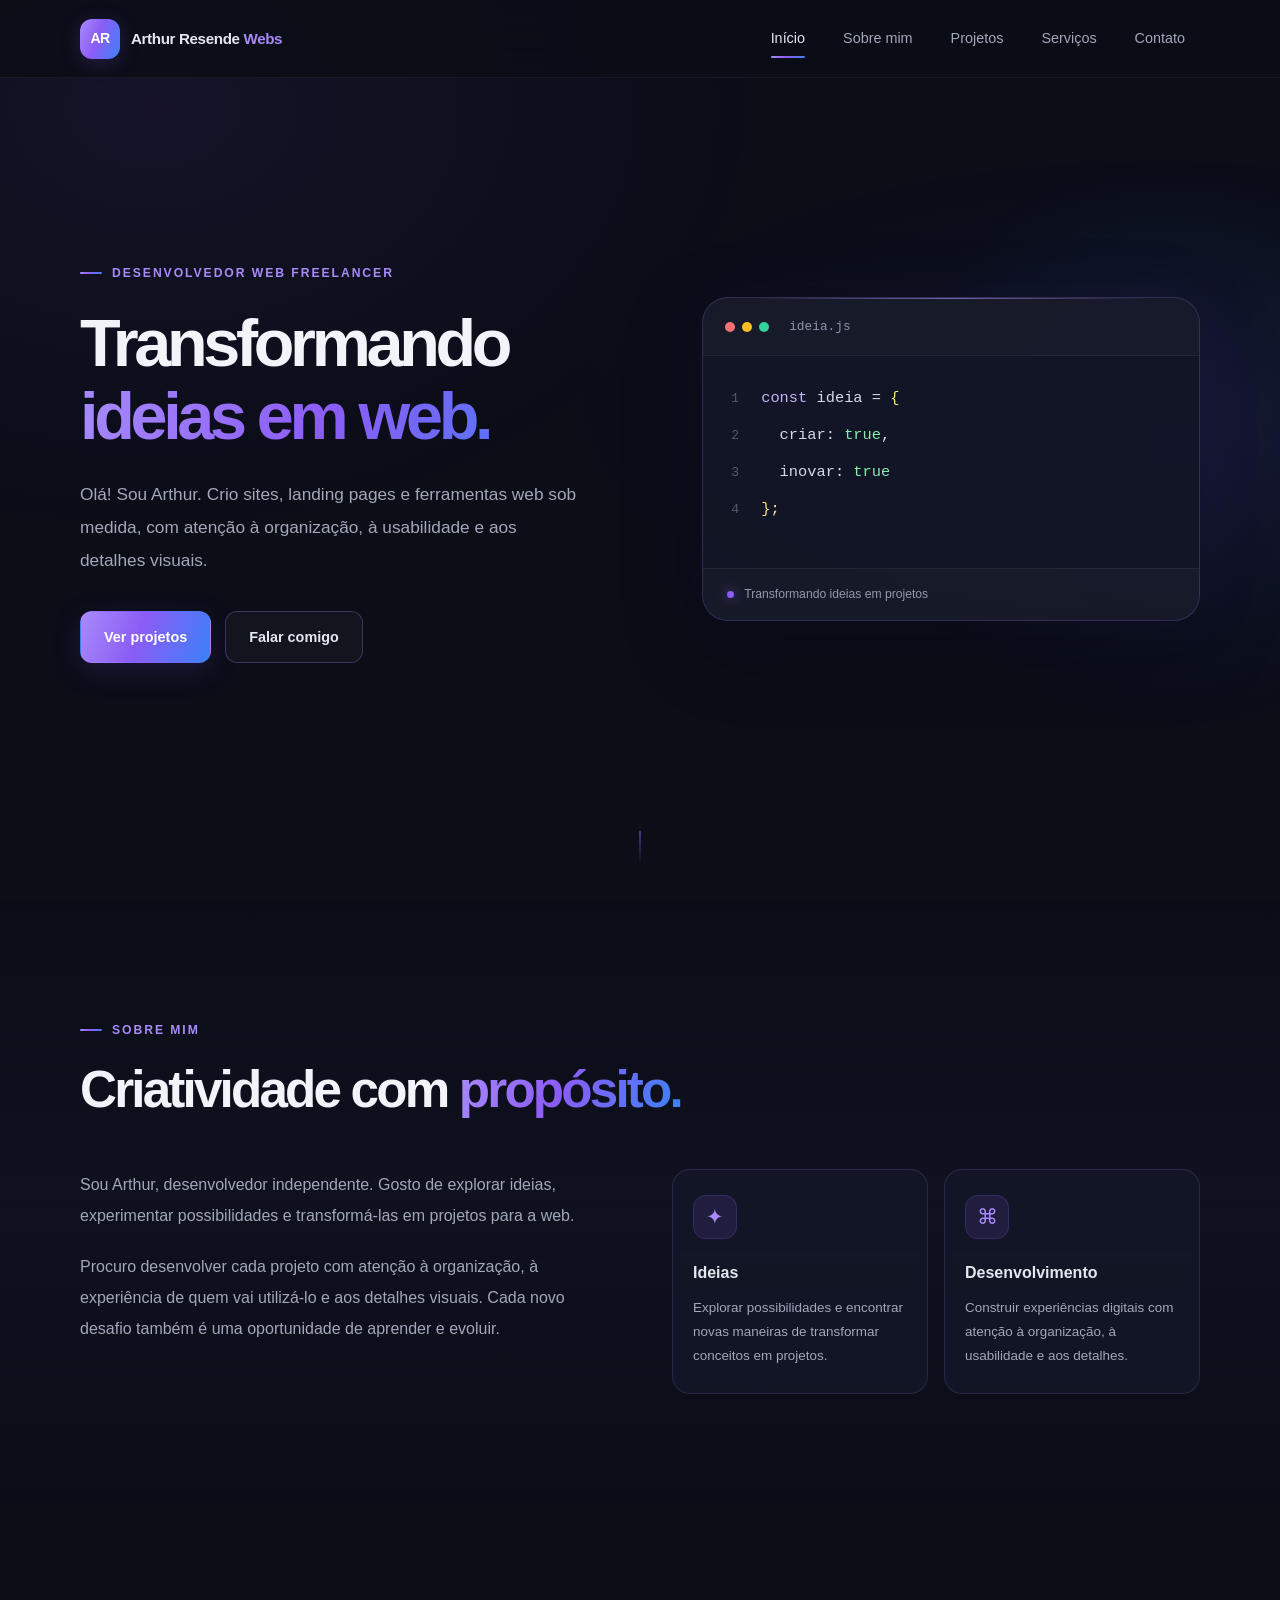
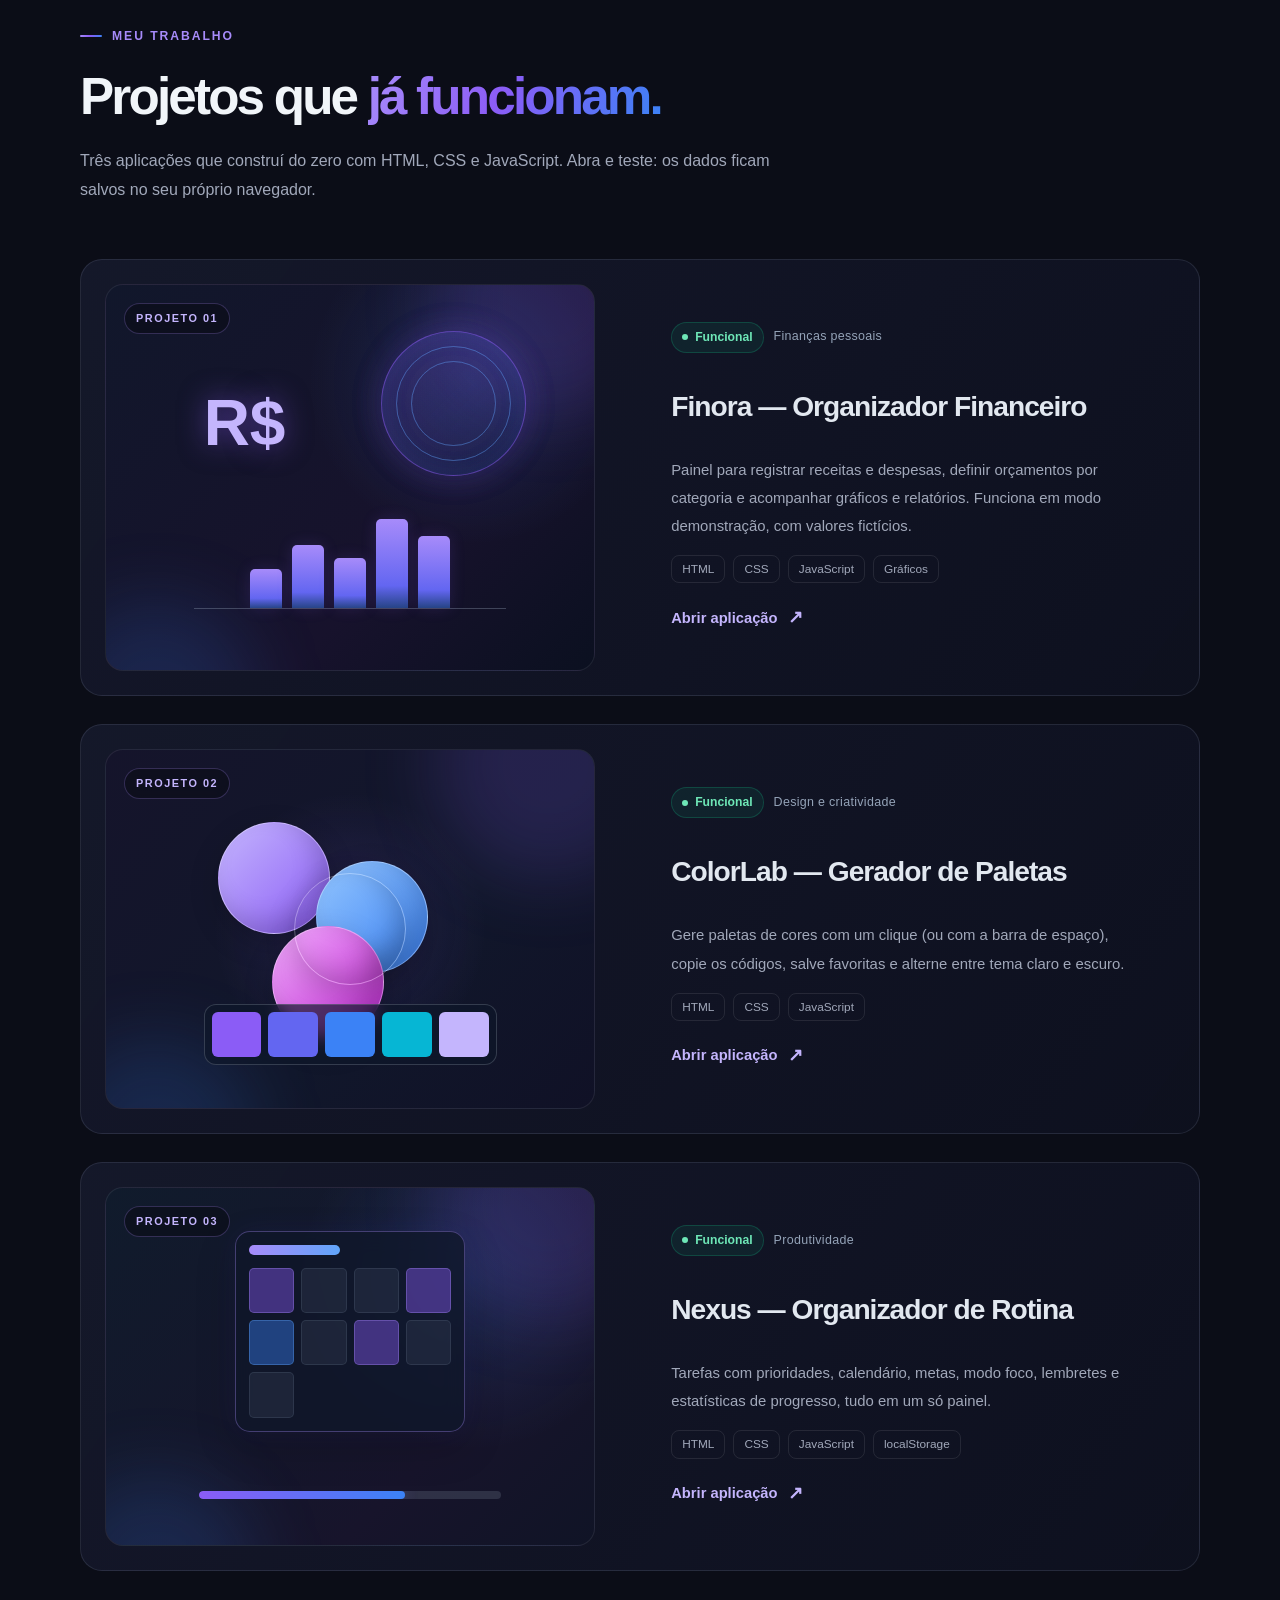
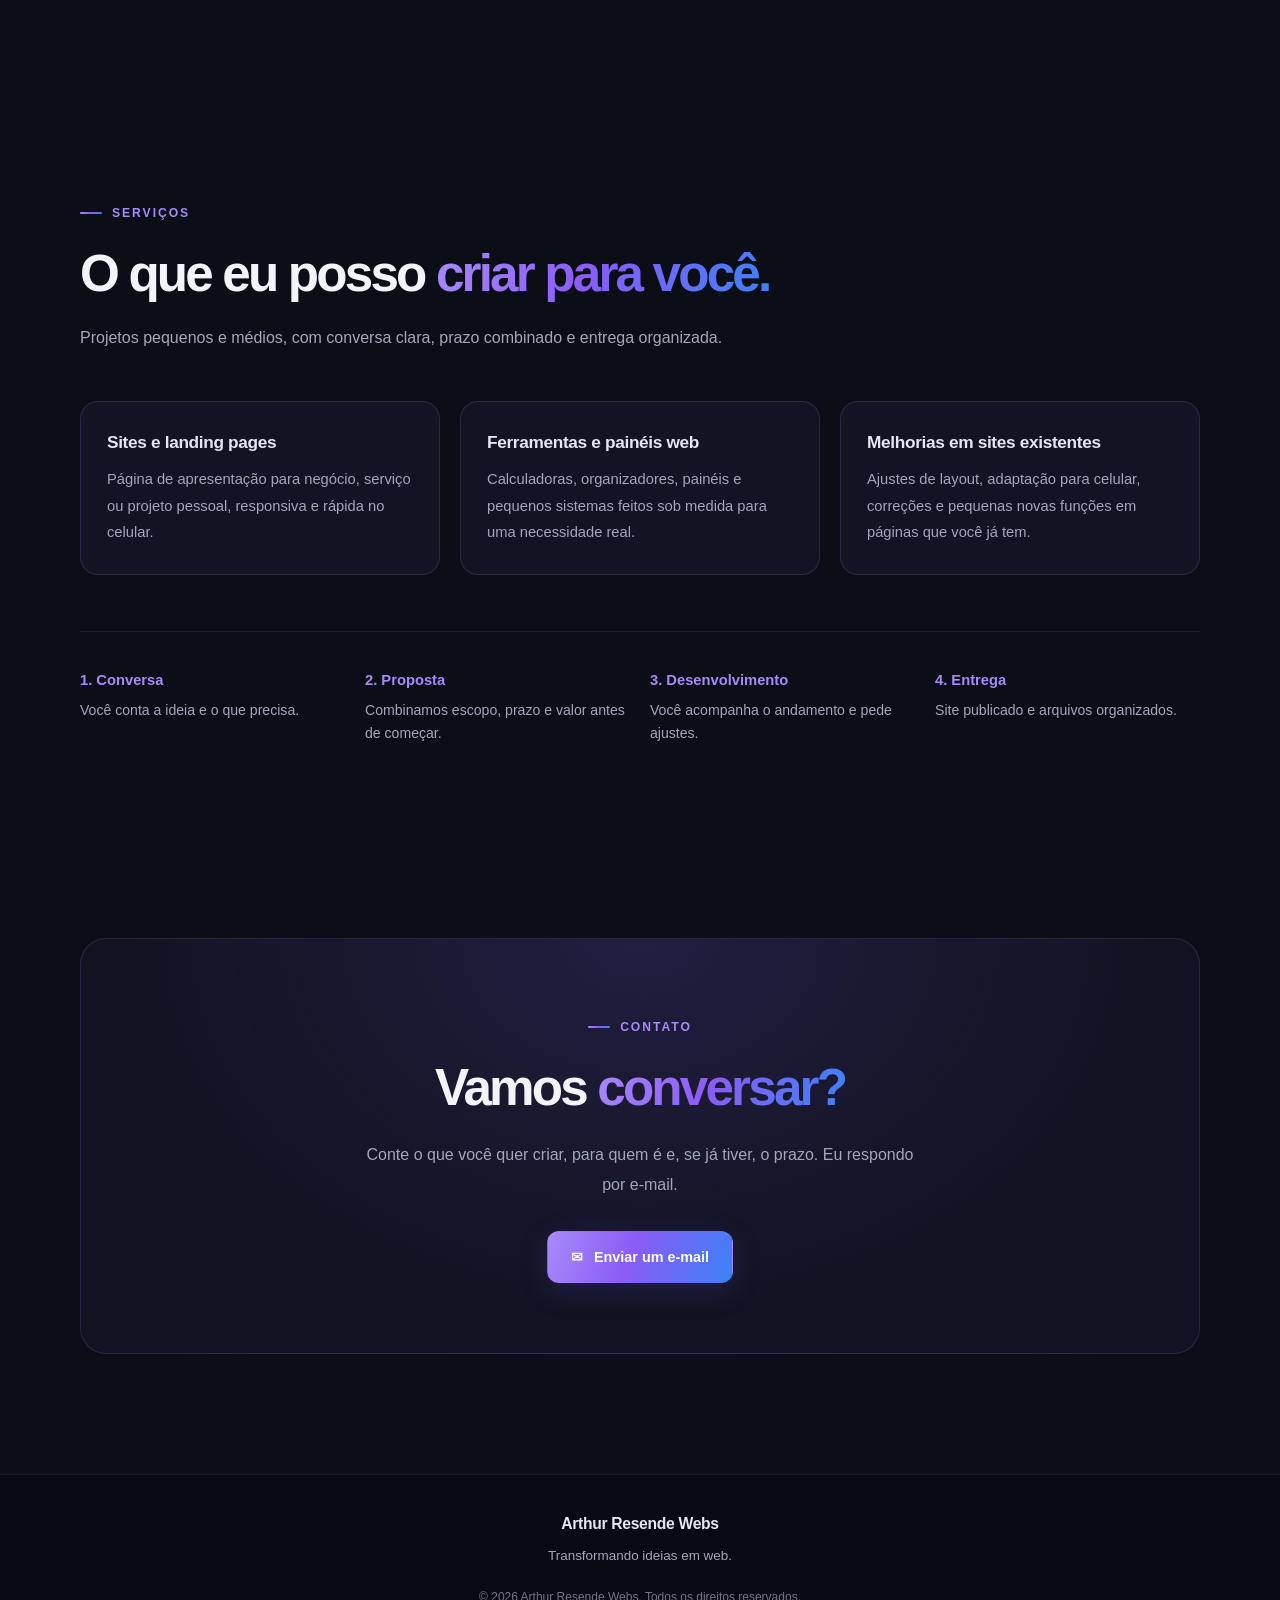
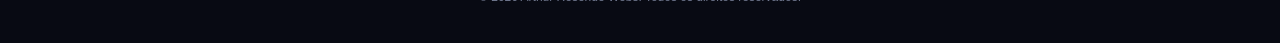
==== index.html @ 0349eb42 "Versão inicial" ====
<!DOCTYPE html>
<html lang="pt-BR">
<head>
    <meta charset="UTF-8">
    <meta name="viewport" content="width=device-width, initial-scale=1.0">

    <meta
        name="description"
        content="Arthur Resende Webs — desenvolvedor web freelancer. Crio sites, landing pages e ferramentas web sob medida."
    >

    <meta name="theme-color" content="#0B0D17">

    <title>Arthur Resende Webs | Sites e ferramentas web sob medida</title>

    <!-- Folhas de estilo -->
    <link rel="stylesheet" href="css/style.css">
    <link rel="stylesheet" href="css/components.css">
    <link rel="stylesheet" href="css/projects.css">
    
</head>

<body>

    <!-- Cabeçalho fixo e navegação principal -->
    <header class="site-header" id="topo">
        <div class="container header-container">

            <a class="brand" href="#inicio" aria-label="Arthur Resende Webs - Início">
                <span class="brand-symbol" aria-hidden="true">AR</span>
                <span class="brand-name">Arthur Resende <strong>Webs</strong></span>
            </a>

            <button
                class="menu-toggle"
                id="menu-toggle"
                type="button"
                aria-label="Abrir menu"
                aria-expanded="false"
                aria-controls="main-navigation"
            >
                <span></span>
                <span></span>
                <span></span>
            </button>

            <nav class="main-navigation" id="main-navigation" aria-label="Navegação principal">
                <a href="#inicio" class="nav-link active">Início</a>
                <a href="#sobre" class="nav-link">Sobre mim</a>
                <a href="#projetos" class="nav-link">Projetos</a>
                <a href="#servicos" class="nav-link">Serviços</a>
                <a href="#contato" class="nav-link">Contato</a>
            </nav>

        </div>
    </header>


    <main>

        <!-- Seção inicial -->
        <section class="hero section" id="inicio">
            <div class="container hero-container">

                <div class="hero-content">
                    <span class="eyebrow">
                        DESENVOLVEDOR WEB FREELANCER
                    </span>

                    <h1>
                        Transformando
                        <span class="gradient-text">ideias em web.</span>
                    </h1>

                    <p class="hero-description">
                        Olá! Sou Arthur. Crio sites, landing pages e
                        ferramentas web sob medida, com atenção à
                        organização, à usabilidade e aos detalhes visuais.
                    </p>

                    <div class="hero-actions">
                        <a class="button button-primary" href="#projetos">Ver projetos</a>
                        <a class="button button-secondary" href="#contato">Falar comigo</a>
                    </div>
                </div>

                <!-- Painel visual decorativo -->
                <div class="code-panel" aria-label="Painel ilustrativo de código">
                    <div class="code-panel-header">
                        <div class="window-controls" aria-hidden="true">
                            <span></span>
                            <span></span>
                            <span></span>
                        </div>

                        <span class="code-filename">ideia.js</span>
                    </div>

                    <div class="code-panel-content">
                        <div class="code-line">
                            <span class="line-number">1</span>
                            <code><span class="code-purple">const</span> ideia = <span class="code-yellow">{</span></code>
                        </div>

                        <div class="code-line">
                            <span class="line-number">2</span>
                            <code>&nbsp;&nbsp;criar: <span class="code-green">true</span>,</code>
                        </div>

                        <div class="code-line">
                            <span class="line-number">3</span>
                            <code>&nbsp;&nbsp;inovar: <span class="code-green">true</span></code>
                        </div>

                        <div class="code-line">
                            <span class="line-number">4</span>
                            <code><span class="code-yellow">};</span></code>
                        </div>

                    </div>

                    <div class="code-panel-footer">
                        <span class="status-dot"></span>
                        Transformando ideias em projetos
                    </div>
                </div>

            </div>

            <!-- Indicador de rolagem; não é um botão principal -->
            <a
                href="#sobre"
                class="scroll-indicator"
                aria-label="Rolar para a seção Sobre mim"
            >
                <span class="scroll-indicator-line"></span>
            </a>
        </section>


        <!-- Seção Sobre mim -->
        <section class="about section" id="sobre">
            <div class="container about-container">

                <div class="section-heading">
                    <span class="eyebrow">SOBRE MIM</span>
                    <h2>Criatividade com <span class="gradient-text">propósito.</span></h2>
                </div>

                <div class="about-content">
                    <div class="about-text">
                        <p>
                            Sou Arthur, desenvolvedor independente. Gosto
                            de explorar ideias, experimentar possibilidades
                            e transformá-las em projetos para a web.
                        </p>

                        <p>
                            Procuro desenvolver cada projeto com atenção à
                            organização, à experiência de quem vai utilizá-lo
                            e aos detalhes visuais. Cada novo desafio também
                            é uma oportunidade de aprender e evoluir.
                        </p>
                    </div>

                    <div class="about-features">

                        <article class="feature-card">
                            <div class="feature-icon" aria-hidden="true">
                                <span>✦</span>
                            </div>

                            <h3>Ideias</h3>

                            <p>
                                Explorar possibilidades e encontrar novas
                                maneiras de transformar conceitos em projetos.
                            </p>
                        </article>

                        <article class="feature-card">
                            <div class="feature-icon" aria-hidden="true">
                                <span>⌘</span>
                            </div>

                            <h3>Desenvolvimento</h3>

                            <p>
                                Construir experiências digitais com atenção
                                à organização, à usabilidade e aos detalhes.
                            </p>
                        </article>

                    </div>
                </div>

            </div>
        </section>


        <!-- Seção Projetos -->
        <section class="projects section" id="projetos">
            <div class="container">

                <div class="section-heading projects-heading">
                    <span class="eyebrow">MEU TRABALHO</span>

                    <h2>Projetos que <span class="gradient-text">já funcionam.</span></h2>

                    <p>
                        Três aplicações que construí do zero com HTML, CSS e
                        JavaScript. Abra e teste: os dados ficam salvos no seu
                        próprio navegador.
                    </p>
                </div>

                <div class="projects-list">

                    <article class="project-card">
                        <a class="project-cover finance-cover" href="pages/projetos/financeira/index.html" aria-label="Abrir o Finora, organizador financeiro">
                            <div class="cover-decoration finance-decoration" aria-hidden="true">
                                <span class="finance-orb orb-one"></span>
                                <span class="finance-orb orb-two"></span>
                                <div class="finance-chart"><span></span><span></span><span></span><span></span><span></span></div>
                                <div class="finance-symbol">R$</div>
                            </div>
                            <span class="cover-number">PROJETO 01</span>
                        </a>

                        <div class="project-info">
                            <div class="project-meta">
                                <span class="project-status status-complete">Funcional</span>
                                <span class="project-category">Finanças pessoais</span>
                            </div>

                            <h3><a href="pages/projetos/financeira/index.html">Finora — Organizador Financeiro</a></h3>

                            <p>Painel para registrar receitas e despesas, definir orçamentos por categoria e acompanhar gráficos e relatórios. Funciona em modo demonstração, com valores fictícios.</p>

                            <ul class="project-tags" aria-label="Tecnologias">
                                <li>HTML</li>
                                <li>CSS</li>
                                <li>JavaScript</li>
                                <li>Gráficos</li>
                            </ul>

                            <a class="project-link" href="pages/projetos/financeira/index.html">Abrir aplicação</a>
                        </div>
                    </article>


                    <article class="project-card">
                        <a class="project-cover colorlab-cover" href="pages/projetos/colorlab/index.html" aria-label="Abrir o ColorLab, gerador de paletas">
                            <div class="cover-decoration colorlab-decoration" aria-hidden="true">
                                <span class="color-circle color-circle-one"></span>
                                <span class="color-circle color-circle-two"></span>
                                <span class="color-circle color-circle-three"></span>
                                <span class="color-circle color-circle-four"></span>
                                <div class="color-palette"><span></span><span></span><span></span><span></span><span></span></div>
                            </div>
                            <span class="cover-number">PROJETO 02</span>
                        </a>

                        <div class="project-info">
                            <div class="project-meta">
                                <span class="project-status status-complete">Funcional</span>
                                <span class="project-category">Design e criatividade</span>
                            </div>

                            <h3><a href="pages/projetos/colorlab/index.html">ColorLab — Gerador de Paletas</a></h3>

                            <p>Gere paletas de cores com um clique (ou com a barra de espaço), copie os códigos, salve favoritas e alterne entre tema claro e escuro.</p>

                            <ul class="project-tags" aria-label="Tecnologias">
                                <li>HTML</li>
                                <li>CSS</li>
                                <li>JavaScript</li>
                            </ul>

                            <a class="project-link" href="pages/projetos/colorlab/index.html">Abrir aplicação</a>
                        </div>
                    </article>


                    <article class="project-card">
                        <a class="project-cover routine-cover" href="pages/projetos/rotina/index.html" aria-label="Abrir o Nexus, organizador de rotina">
                            <div class="cover-decoration routine-decoration" aria-hidden="true">
                                <div class="routine-calendar">
                                    <div class="calendar-header"></div>
                                    <div class="calendar-grid"><span></span><span></span><span></span><span></span><span></span><span></span><span></span><span></span><span></span></div>
                                </div>
                                <div class="routine-progress"><span></span><span></span><span></span></div>
                            </div>
                            <span class="cover-number">PROJETO 03</span>
                        </a>

                        <div class="project-info">
                            <div class="project-meta">
                                <span class="project-status status-complete">Funcional</span>
                                <span class="project-category">Produtividade</span>
                            </div>

                            <h3><a href="pages/projetos/rotina/index.html">Nexus — Organizador de Rotina</a></h3>

                            <p>Tarefas com prioridades, calendário, metas, modo foco, lembretes e estatísticas de progresso, tudo em um só painel.</p>

                            <ul class="project-tags" aria-label="Tecnologias">
                                <li>HTML</li>
                                <li>CSS</li>
                                <li>JavaScript</li>
                                <li>localStorage</li>
                            </ul>

                            <a class="project-link" href="pages/projetos/rotina/index.html">Abrir aplicação</a>
                        </div>
                    </article>

                </div>
            </div>
        </section>


        <!-- Seção Serviços -->
        <section class="services section" id="servicos">
            <div class="container">

                <div class="section-heading">
                    <span class="eyebrow">SERVIÇOS</span>
                    <h2>O que eu posso <span class="gradient-text">criar para você.</span></h2>
                    <p>
                        Projetos pequenos e médios, com conversa clara,
                        prazo combinado e entrega organizada.
                    </p>
                </div>

                <div class="services-grid">
                    <article class="service-card">
                        <h3>Sites e landing pages</h3>
                        <p>Página de apresentação para negócio, serviço ou projeto pessoal, responsiva e rápida no celular.</p>
                    </article>

                    <article class="service-card">
                        <h3>Ferramentas e painéis web</h3>
                        <p>Calculadoras, organizadores, painéis e pequenos sistemas feitos sob medida para uma necessidade real.</p>
                    </article>

                    <article class="service-card">
                        <h3>Melhorias em sites existentes</h3>
                        <p>Ajustes de layout, adaptação para celular, correções e pequenas novas funções em páginas que você já tem.</p>
                    </article>
                </div>

                <ol class="process-steps" aria-label="Como funciona o trabalho">
                    <li><strong>1. Conversa</strong><span>Você conta a ideia e o que precisa.</span></li>
                    <li><strong>2. Proposta</strong><span>Combinamos escopo, prazo e valor antes de começar.</span></li>
                    <li><strong>3. Desenvolvimento</strong><span>Você acompanha o andamento e pede ajustes.</span></li>
                    <li><strong>4. Entrega</strong><span>Site publicado e arquivos organizados.</span></li>
                </ol>

            </div>
        </section>


        <!-- Seção Contato -->
        <section class="contact section" id="contato">
            <div class="container">

                <div class="contact-panel">
                    <span class="eyebrow">CONTATO</span>

                    <h2>Vamos <span class="gradient-text">conversar?</span></h2>

                    <p>
                        Conte o que você quer criar, para quem é e, se já
                        tiver, o prazo. Eu respondo por e-mail.
                    </p>

                    <!--
                        Para adicionar GitHub ou WhatsApp, copie o botão
                        abaixo e troque o link e o texto.
                        Use sempre um e-mail profissional (não pessoal).
                    -->
                    <a
                        class="button button-primary"
                        href="mailto:arthur.resende.webs@gmail.com?subject=Or%C3%A7amento%20de%20projeto%20web"
                    >
                        <span aria-hidden="true">✉</span>
                        Enviar um e-mail
                    </a>
                </div>

            </div>
        </section>

    </main>


    <!-- Rodapé minimalista -->
    <footer class="site-footer">
        <div class="container footer-container">

            <a class="footer-brand" href="#inicio">
                Arthur Resende Webs
            </a>

            <p class="footer-tagline">
                Transformando ideias em web.
            </p>

            <p class="footer-copyright">
                &copy; <span data-current-year>2026</span>
                Arthur Resende Webs. Todos os direitos reservados.
            </p>

        </div>
    </footer>


    <!-- JavaScript da navegação e da interface -->
    <script src="js/main.js" defer></script>
    <script src="js/navigation.js" defer></script>

</body>
</html>
---- css/style.css ----
/* =========================================================
   ARTHUR RESENDE WEBS
   Arquivo: css/style.css
   Estilo global, estrutura e responsividade.
   ========================================================= */

/* 1. Variáveis globais */

:root {
    color-scheme: dark;

    --color-background: #0B0D17;
    --color-background-soft: #101321;
    --color-surface: #15192A;
    --color-surface-hover: #1B2034;

    --color-primary: #8B5CF6;
    --color-primary-light: #A78BFA;
    --color-secondary: #3B82F6;
    --color-cyan: #67E8F9;

    --color-text: #E2E8F0;
    --color-text-muted: #A1A8BA;
    --color-border: rgba(167, 139, 250, 0.16);

    --gradient-primary: linear-gradient(
        110deg,
        #A78BFA 0%,
        #8B5CF6 45%,
        #3B82F6 100%
    );

    --container-width: 1120px;
    --header-height: 78px;

    --radius-small: 10px;
    --radius-medium: 18px;
    --radius-large: 26px;

    --transition-fast: 180ms ease;
    --transition-normal: 280ms ease;
}


/* 2. Reset e configurações básicas */

* {
    box-sizing: border-box;
    margin: 0;
    padding: 0;
}

html {
    scroll-behavior: smooth;
    scroll-padding-top: calc(var(--header-height) + 24px);
}

body {
    min-width: 320px;
    background: var(--color-background);
    color: var(--color-text);

    font-family:
        Inter,
        "Segoe UI",
        Roboto,
        Helvetica,
        Arial,
        sans-serif;

    font-size: 16px;
    line-height: 1.7;
    -webkit-font-smoothing: antialiased;
    overflow-x: hidden;
}

body::before {
    content: "";
    position: fixed;
    inset: 0;
    z-index: -1;
    pointer-events: none;

    background:
        radial-gradient(
            ellipse at 12% 12%,
            rgba(139, 92, 246, 0.08),
            transparent 38%
        ),
        radial-gradient(
            ellipse at 90% 45%,
            rgba(59, 130, 246, 0.06),
            transparent 36%
        );
}

img,
svg {
    display: block;
    max-width: 100%;
}

a {
    color: inherit;
    text-decoration: none;
}

button,
input,
textarea,
select {
    font: inherit;
}

button,
a {
    -webkit-tap-highlight-color: transparent;
}

button:focus-visible,
a:focus-visible {
    outline: 2px solid var(--color-primary-light);
    outline-offset: 5px;
}

::selection {
    color: #FFFFFF;
    background: rgba(139, 92, 246, 0.65);
}


/* 3. Estrutura reutilizável */

.container {
    width: min(
        var(--container-width),
        calc(100% - 64px)
    );

    margin-inline: auto;
}

.section {
    position: relative;
    padding-block: 112px;
}

.gradient-text {
    color: var(--color-primary-light);

    background: var(--gradient-primary);
    background-clip: text;
    -webkit-background-clip: text;
    -webkit-text-fill-color: transparent;
}

.eyebrow {
    display: inline-flex;
    align-items: center;
    gap: 10px;

    color: var(--color-primary-light);

    font-size: 0.76rem;
    font-weight: 700;
    letter-spacing: 0.16em;
    line-height: 1.5;
}

.eyebrow::before {
    content: "";
    width: 22px;
    height: 2px;

    background: var(--gradient-primary);
    border-radius: 10px;
}


/* 4. Cabeçalho fixo */

.site-header {
    position: fixed;
    inset: 0 0 auto 0;
    z-index: 1000;

    height: var(--header-height);

    background: rgba(11, 13, 23, 0.86);
    border-bottom: 1px solid rgba(255, 255, 255, 0.055);

    backdrop-filter: blur(18px);
    -webkit-backdrop-filter: blur(18px);
}

.header-container {
    height: 100%;

    display: flex;
    align-items: center;
    justify-content: space-between;
    gap: 24px;
}

.brand {
    display: inline-flex;
    align-items: center;
    gap: 11px;

    min-width: 0;
}

.brand-symbol {
    display: grid;
    place-items: center;

    width: 40px;
    height: 40px;
    flex-shrink: 0;

    color: #FFFFFF;
    background: var(--gradient-primary);

    border-radius: 12px;

    font-size: 0.88rem;
    font-weight: 800;
    letter-spacing: -0.04em;

    box-shadow: 0 4px 20px rgba(139, 92, 246, 0.22);
}

.brand-name {
    color: var(--color-text);

    font-size: 0.95rem;
    font-weight: 600;
    letter-spacing: -0.025em;
}

.brand-name strong {
    color: var(--color-primary-light);
    font-weight: 700;
}


/* 5. Navegação principal */

.main-navigation {
    display: flex;
    align-items: center;
    gap: 8px;
}

.nav-link {
    position: relative;

    padding: 10px 15px;

    color: var(--color-text-muted);

    font-size: 0.9rem;
    font-weight: 500;

    transition:
        color var(--transition-fast),
        background var(--transition-fast);
}

.nav-link:hover,
.nav-link.active {
    color: var(--color-text);
}

.nav-link.active::after {
    content: "";

    position: absolute;
    left: 15px;
    right: 15px;
    bottom: 3px;

    height: 2px;

    background: var(--gradient-primary);
    border-radius: 10px;
}

.menu-toggle {
    display: none;
}


/* 6. Destaque inicial */

.hero {
    min-height: 100svh;
    min-height: max(720px, 100svh);

    display: flex;
    align-items: center;

    padding-top: calc(var(--header-height) + 90px);
    padding-bottom: 150px;

    overflow: hidden;
}

.hero::before {
    content: "";

    position: absolute;
    top: 17%;
    right: -180px;

    width: 580px;
    height: 580px;

    background: radial-gradient(
        circle,
        rgba(91, 64, 180, 0.15),
        rgba(59, 130, 246, 0.04) 48%,
        transparent 70%
    );

    pointer-events: none;
}

.hero-container {
    position: relative;
    z-index: 1;

    display: grid;
    grid-template-columns: minmax(0, 1.05fr) minmax(0, 0.95fr);
    align-items: center;
    gap: 72px;
}

.hero-content {
    max-width: 590px;
}

.hero-content h1 {
    margin-top: 25px;

    color: #F1F5F9;

    font-size: clamp(3rem, 5.2vw, 4.65rem);
    font-weight: 800;
    letter-spacing: -0.065em;
    line-height: 1.09;
}

.hero-content h1 .gradient-text {
    display: block;
}

.hero-description {
    max-width: 500px;
    margin-top: 26px;

    color: var(--color-text-muted);

    font-size: 1.08rem;
    line-height: 1.9;
}


/* 7. Painel visual de código */

.code-panel {
    position: relative;

    width: 100%;
    max-width: 470px;
    justify-self: end;

    overflow: hidden;

    background: rgba(19, 22, 39, 0.92);
    border: 1px solid rgba(167, 139, 250, 0.22);
    border-radius: var(--radius-large);

    box-shadow:
        0 24px 80px rgba(0, 0, 0, 0.25),
        0 0 70px rgba(91, 64, 180, 0.09);
}

.code-panel::before {
    content: "";

    position: absolute;
    top: 0;
    left: 10%;
    right: 10%;

    height: 1px;

    background: linear-gradient(
        90deg,
        transparent,
        rgba(167, 139, 250, 0.65),
        transparent
    );
}

.code-panel-header {
    min-height: 58px;
    padding: 0 22px;

    display: flex;
    align-items: center;
    gap: 20px;

    background: rgba(255, 255, 255, 0.018);
    border-bottom: 1px solid rgba(255, 255, 255, 0.06);
}

.window-controls {
    display: flex;
    gap: 7px;
}

.window-controls span {
    width: 10px;
    height: 10px;

    border-radius: 50%;
    background: #45485B;
}

.window-controls span:nth-child(1) {
    background: #F87171;
}

.window-controls span:nth-child(2) {
    background: #FBBF24;
}

.window-controls span:nth-child(3) {
    background: #34D399;
}

.code-filename {
    color: #8E95AB;

    font-family: Consolas, "Courier New", monospace;
    font-size: 0.8rem;
}

.code-panel-content {
    padding: 30px 24px 34px;
}

.code-line {
    display: flex;
    align-items: baseline;
    gap: 22px;

    min-height: 37px;
}

.line-number {
    width: 12px;
    flex-shrink: 0;

    color: #535A70;

    font-family: Consolas, "Courier New", monospace;
    font-size: 0.82rem;
    text-align: right;
}

.code-line code {
    color: #D6D9E8;

    font-family: Consolas, "Courier New", monospace;
    font-size: clamp(0.8rem, 1.4vw, 0.96rem);
    white-space: pre;
}

.code-purple {
    color: #C4B5FD;
}

.code-yellow {
    color: #FDE68A;
}

.code-green {
    color: #86EFAC;
}

.code-panel-footer {
    display: flex;
    align-items: center;
    gap: 10px;

    padding: 15px 24px;

    color: #9299AE;
    background: rgba(255, 255, 255, 0.018);
    border-top: 1px solid rgba(255, 255, 255, 0.06);

    font-size: 0.76rem;
}

.status-dot {
    width: 7px;
    height: 7px;
    flex-shrink: 0;

    background: #8B5CF6;
    border-radius: 50%;
    box-shadow: 0 0 12px rgba(139, 92, 246, 0.75);
}


/* 8. Indicador de rolagem */

.scroll-indicator {
    position: absolute;
    left: 50%;
    bottom: 35px;

    display: flex;
    flex-direction: column;
    align-items: center;
    gap: 12px;

    transform: translateX(-50%);

    color: #727A91;

    font-size: 0.62rem;
    font-weight: 600;
    letter-spacing: 0.16em;

    transition: color var(--transition-normal);
}

.scroll-indicator:hover {
    color: var(--color-primary-light);
}

.scroll-indicator-line {
    width: 1px;
    height: 34px;

    background: linear-gradient(
        to bottom,
        var(--color-primary),
        transparent
    );
}


/* 9. Títulos das seções */

.section-heading {
    max-width: 720px;
}

.section-heading h2,
.contact-panel h2 {
    margin-top: 20px;

    color: #F1F5F9;

    font-size: clamp(2.1rem, 4vw, 3.25rem);
    font-weight: 750;
    letter-spacing: -0.055em;
    line-height: 1.2;
}

.section-heading > p {
    margin-top: 20px;

    color: var(--color-text-muted);
    font-size: 1rem;
    line-height: 1.8;
}


/* 10. Seção Sobre mim */

.about {
    background:
        linear-gradient(
            180deg,
            transparent,
            rgba(20, 22, 40, 0.48),
            transparent
        );
}

.about-container {
    display: flex;
    flex-direction: column;
    gap: 48px;
}

.about-content {
    display: grid;
    grid-template-columns: minmax(0, 1fr) minmax(0, 1fr);
    gap: 64px;
    align-items: start;
}

.about-text {
    display: flex;
    flex-direction: column;
    gap: 20px;
}

.about-text p {
    color: var(--color-text-muted);
    font-size: 1rem;
    line-height: 1.95;
}

.about-features {
    display: grid;
    grid-template-columns: repeat(2, minmax(0, 1fr));
    gap: 16px;
}

.feature-card {
    padding: 25px 20px;

    background: rgba(21, 25, 42, 0.75);
    border: 1px solid var(--color-border);
    border-radius: var(--radius-medium);

    transition:
        transform var(--transition-normal),
        border-color var(--transition-normal),
        background var(--transition-normal);
}

.feature-card:hover {
    transform: translateY(-4px);

    background: var(--color-surface-hover);
    border-color: rgba(167, 139, 250, 0.38);
}

.feature-icon {
    display: grid;
    place-items: center;

    width: 44px;
    height: 44px;
    margin-bottom: 20px;

    color: var(--color-primary-light);
    background: rgba(139, 92, 246, 0.12);
    border: 1px solid rgba(139, 92, 246, 0.2);
    border-radius: 13px;

    font-size: 1.3rem;
}

.feature-card h3 {
    color: var(--color-text);

    font-size: 1rem;
    font-weight: 650;
}

.feature-card p {
    margin-top: 10px;

    color: var(--color-text-muted);

    font-size: 0.84rem;
    line-height: 1.8;
}


/* 11. Seção Projetos */

.projects-heading {
    margin-bottom: 54px;
}

.projects-list {
    display: flex;
    flex-direction: column;
    gap: 30px;
}

.project-card {
    display: grid;
    grid-template-columns: minmax(0, 0.95fr) minmax(0, 1.05fr);
    align-items: stretch;
    gap: 38px;

    padding: 24px;

    background: rgba(21, 25, 42, 0.65);
    border: 1px solid var(--color-border);
    border-radius: var(--radius-large);

    transition:
        border-color var(--transition-normal),
        background var(--transition-normal),
        transform var(--transition-normal);
}

.project-card:hover {
    background: rgba(25, 29, 49, 0.9);
    border-color: rgba(167, 139, 250, 0.36);
    transform: translateY(-3px);
}

.project-cover {
    position: relative;

    display: block;
    min-height: 270px;

    overflow: hidden;

    border: 1px solid rgba(255, 255, 255, 0.08);
    border-radius: var(--radius-medium);

    isolation: isolate;
}

.project-info {
    display: flex;
    flex-direction: column;
    align-items: flex-start;
    justify-content: center;

    padding-block: 14px;
}

.project-meta {
    display: flex;
    align-items: center;
    flex-wrap: wrap;
    gap: 12px;
}

.project-status {
    display: inline-flex;
    align-items: center;
    gap: 7px;

    padding: 5px 10px;

    border-radius: 100px;

    font-size: 0.72rem;
    font-weight: 650;
}

.project-status::before {
    content: "";

    width: 6px;
    height: 6px;

    border-radius: 50%;
    background: currentColor;
}

.status-planned {
    color: #C4B5FD;
    background: rgba(139, 92, 246, 0.12);
    border: 1px solid rgba(139, 92, 246, 0.22);
}

.status-progress {
    color: #93C5FD;
    background: rgba(59, 130, 246, 0.12);
    border: 1px solid rgba(59, 130, 246, 0.22);
}

.status-complete {
    color: #86EFAC;
    background: rgba(34, 197, 94, 0.1);
    border: 1px solid rgba(34, 197, 94, 0.22);
}

.project-category {
    color: #858DA4;
    font-size: 0.77rem;
}

.project-info h3 {
    margin-top: 20px;

    color: var(--color-text);

    font-size: clamp(1.35rem, 2.2vw, 1.8rem);
    font-weight: 700;
    letter-spacing: -0.035em;
    line-height: 1.35;
}

.project-info h3 a {
    transition: color var(--transition-fast);
}

.project-info h3 a:hover {
    color: var(--color-primary-light);
}

.project-info > p {
    margin-top: 15px;

    color: var(--color-text-muted);

    font-size: 0.93rem;
    line-height: 1.9;
}

.project-link {
    display: inline-flex;
    align-items: center;
    gap: 10px;

    margin-top: 25px;

    color: var(--color-primary-light);

    font-size: 0.88rem;
    font-weight: 650;

    transition:
        gap var(--transition-fast),
        color var(--transition-fast);
}

.project-link:hover {
    gap: 15px;
    color: #C4B5FD;
}

.project-link span {
    font-size: 1.1rem;
}


/* 12. Seção Contato */

.contact {
    padding-top: 80px;
    padding-bottom: 120px;
}

.contact-panel {
    position: relative;

    padding: 70px 32px;

    overflow: hidden;

    background:
        radial-gradient(
            ellipse at 50% 0%,
            rgba(139, 92, 246, 0.14),
            transparent 65%
        ),
        rgba(18, 21, 36, 0.9);

    border: 1px solid var(--color-border);
    border-radius: var(--radius-large);

    text-align: center;
}

.contact-panel > * {
    position: relative;
    z-index: 1;
}

.contact-panel .eyebrow {
    justify-content: center;
}

.contact-panel h2 {
    margin-top: 20px;
}

.contact-panel > p {
    max-width: 570px;
    margin: 22px auto 0;

    color: var(--color-text-muted);

    font-size: 1rem;
    line-height: 1.9;
}

.button {
    display: inline-flex;
    align-items: center;
    justify-content: center;
    gap: 11px;

    min-height: 50px;
    margin-top: 30px;
    padding: 13px 23px;

    border: 1px solid transparent;
    border-radius: 12px;

    font-size: 0.9rem;
    font-weight: 650;

    transition:
        transform var(--transition-normal),
        box-shadow var(--transition-normal),
        background var(--transition-normal);
}

.button-primary {
    color: #FFFFFF;
    background: var(--gradient-primary);

    box-shadow: 0 8px 28px rgba(91, 64, 180, 0.22);
}

.button-primary:hover {
    transform: translateY(-2px);
    box-shadow: 0 12px 34px rgba(91, 64, 180, 0.32);
}


/* 13. Rodapé */

.site-footer {
    border-top: 1px solid rgba(255, 255, 255, 0.06);
    background: rgba(8, 10, 18, 0.55);
}

.footer-container {
    display: flex;
    flex-direction: column;
    align-items: center;
    gap: 7px;

    padding-block: 36px;
    text-align: center;
}

.footer-brand {
    color: var(--color-text);

    font-size: 0.98rem;
    font-weight: 700;
    letter-spacing: -0.02em;

    transition: color var(--transition-fast);
}

.footer-brand:hover {
    color: var(--color-primary-light);
}

.footer-tagline {
    color: var(--color-text-muted);
    font-size: 0.84rem;
}

.footer-copyright {
    margin-top: 12px;

    color: #70788F;
    font-size: 0.75rem;
}


/* 14. Responsividade: telas médias */

@media (max-width: 1000px) {
    .hero-container {
        gap: 40px;
    }

    .hero-content h1 {
        font-size: clamp(2.8rem, 5.3vw, 4rem);
    }

    .about-content {
        gap: 38px;
    }

    .about-features {
        grid-template-columns: 1fr;
    }

    .project-card {
        gap: 26px;
        padding: 20px;
    }

    .project-cover {
        min-height: 240px;
    }
}


/* 15. Responsividade: celulares e telas pequenas */

@media (max-width: 760px) {
    :root {
        --header-height: 70px;
    }

    .container {
        width: calc(100% - 40px);
    }

    .section {
        padding-block: 82px;
    }

    .brand-symbol {
        width: 36px;
        height: 36px;
        border-radius: 11px;
    }

    .brand-name {
        font-size: 0.86rem;
    }

    .hero {
        min-height: auto;
        min-height: 100svh;

        padding-top: calc(var(--header-height) + 100px);
        padding-bottom: 140px;
    }

    .hero-container {
        grid-template-columns: 1fr;
        gap: 42px;
    }

    .hero-content {
        max-width: 580px;
    }

    .hero-content h1 {
        margin-top: 21px;
        font-size: clamp(2.8rem, 10vw, 4.1rem);
    }

    .hero-description {
        margin-top: 22px;
        font-size: 1rem;
    }

    .code-panel {
        width: 100%;
        max-width: 520px;
        justify-self: start;
    }

    .code-panel-content {
        padding: 26px 18px 30px;
    }

    .code-line {
        gap: 18px;
    }

    .code-line code {
        font-size: clamp(0.78rem, 3.3vw, 0.95rem);
    }

    .scroll-indicator {
        bottom: 22px;
    }

    .section-heading h2,
    .contact-panel h2 {
        font-size: clamp(2rem, 7vw, 2.8rem);
    }

    .about-container {
        gap: 34px;
    }

    .about-content {
        grid-template-columns: 1fr;
        gap: 32px;
    }

    .about-features {
        grid-template-columns: repeat(2, minmax(0, 1fr));
    }

    .feature-card {
        padding: 21px 16px;
    }

    .projects-heading {
        margin-bottom: 35px;
    }

    .projects-list {
        gap: 22px;
    }

    .project-card {
        grid-template-columns: 1fr;
        gap: 24px;

        padding: 16px;
        border-radius: 22px;
    }

    .project-cover {
        min-height: 240px;
    }

    .project-info {
        padding: 0 4px 8px;
    }

    .project-info h3 {
        font-size: 1.5rem;
    }

    .contact {
        padding-top: 40px;
        padding-bottom: 85px;
    }

    .contact-panel {
        padding: 48px 22px;
    }
}


/* 16. Celulares estreitos */

@media (max-width: 420px) {
    .container {
        width: calc(100% - 32px);
    }

    .brand {
        gap: 8px;
    }

    .brand-name {
        font-size: 0.79rem;
    }

    .hero-content h1 {
        font-size: 2.7rem;
    }

    .about-features {
        grid-template-columns: 1fr;
    }

    .project-cover {
        min-height: 210px;
    }

    .project-meta {
        gap: 8px;
    }

    .contact-panel {
        padding-inline: 17px;
    }

    .footer-copyright {
        max-width: 290px;
        line-height: 1.8;
    }
}


/* 17. Acessibilidade: reduzir animações */

@media (prefers-reduced-motion: reduce) {
    *,
    *::before,
    *::after {
        scroll-behavior: auto !important;
        animation-duration: 0.01ms !important;
        animation-iteration-count: 1 !important;
        transition-duration: 0.01ms !important;
    }
}


/* Correção do painel de código em telas estreitas */
.code-panel {
    box-sizing: border-box;
    min-width: 0;
    max-width: 100%;
}

.code-panel * {
    box-sizing: border-box;
}

@media (max-width: 760px) {
    .code-panel {
        width: 100%;
        max-width: 100%;
        margin-left: 0;
        margin-right: 0;
        overflow: hidden;
    }

    .code-panel pre,
    .code-panel code {
        max-width: 100%;
        white-space: pre-wrap;
        overflow-wrap: anywhere;
    }
}


/* Ajuste do espaçamento do código no painel */
.code-panel pre,
.code-panel code {
    line-height: 1.6;
}

.code-panel pre {
    margin-block: 0;
    padding-top: 12px;
    padding-bottom: 12px;
}

.code-panel pre code {
    display: block;
}

@media (max-width: 760px) {
    .code-panel pre,
    .code-panel code {
        line-height: 1.5;
    }
}
---- css/components.css ----
/* =========================================================
   ARTHUR RESENDE WEBS
   Arquivo: css/components.css

   Responsável por:
   - Capas ilustradas dos projetos
   - Elementos decorativos
   - Menu mobile
   - Animações do menu
   ========================================================= */


/* =========================================================
   1. BASE DAS CAPAS DOS PROJETOS
   ========================================================= */

.project-cover {
    position: relative;
    display: block;
    min-width: 0;
    overflow: hidden;
    isolation: isolate;
    background-color: #101426;
}

.cover-decoration {
    position: absolute;
    inset: 0;
    overflow: hidden;
    pointer-events: none;
}

.project-cover::before,
.project-cover::after {
    content: "";
    position: absolute;
    z-index: -1;
    border-radius: 50%;
    pointer-events: none;
}

.project-cover::before {
    width: 230px;
    height: 230px;
    top: -100px;
    right: -70px;
    background: rgba(139, 92, 246, 0.16);
    filter: blur(35px);
}

.project-cover::after {
    width: 200px;
    height: 200px;
    bottom: -130px;
    left: -50px;
    background: rgba(59, 130, 246, 0.16);
    filter: blur(35px);
}


/* =========================================================
   2. PROJETO: ORGANIZADOR FINANCEIRO
   ========================================================= */

.finance-cover {
    background:
        radial-gradient(
            circle at 75% 25%,
            rgba(59, 130, 246, 0.17),
            transparent 35%
        ),
        linear-gradient(135deg, #11172b, #17122c 65%, #0b1020);
}

.finance-decoration {
    display: flex;
    align-items: center;
    justify-content: center;
}

.finance-orb {
    position: absolute;
    width: 145px;
    height: 145px;
    right: 14%;
    top: 12%;
    border: 1px solid rgba(139, 92, 246, 0.3);
    border-radius: 50%;
    background: linear-gradient(
        135deg,
        rgba(139, 92, 246, 0.13),
        rgba(59, 130, 246, 0.03)
    );
    box-shadow:
        0 0 35px rgba(139, 92, 246, 0.12),
        inset 0 0 30px rgba(59, 130, 246, 0.06);
}

.finance-orb::before,
.finance-orb::after {
    content: "";
    position: absolute;
    border: 1px solid rgba(96, 165, 250, 0.25);
    border-radius: 50%;
}

.finance-orb::before {
    inset: 14px;
}

.finance-orb::after {
    inset: 29px;
}

.finance-symbol {
    position: absolute;
    top: 22%;
    left: 20%;
    z-index: 2;
    color: #c4b5fd;
    font-size: clamp(2.5rem, 5vw, 4rem);
    font-weight: 700;
    text-shadow: 0 0 28px rgba(139, 92, 246, 0.5);
}

.finance-chart {
    position: absolute;
    left: 18%;
    right: 18%;
    bottom: 16%;
    height: 34%;
    display: flex;
    align-items: flex-end;
    justify-content: center;
    gap: 10px;
    padding: 0 10px;
    border-bottom: 1px solid rgba(148, 163, 184, 0.35);
}

.finance-chart span {
    display: block;
    flex: 1;
    max-width: 32px;
    min-height: 12px;
    border-radius: 5px 5px 0 0;
    background: linear-gradient(
        180deg,
        #a78bfa,
        #6366f1 75%,
        rgba(59, 130, 246, 0.45)
    );
    box-shadow: 0 0 16px rgba(139, 92, 246, 0.16);
}

.finance-chart span:nth-child(1) {
    height: 30%;
}

.finance-chart span:nth-child(2) {
    height: 48%;
}

.finance-chart span:nth-child(3) {
    height: 38%;
}

.finance-chart span:nth-child(4) {
    height: 68%;
}

.finance-chart span:nth-child(5) {
    height: 55%;
}

.finance-chart span:nth-child(6) {
    height: 88%;
}


/* =========================================================
   3. PROJETO: COLORLAB
   ========================================================= */

.colorlab-cover {
    background:
        radial-gradient(
            circle at 50% 50%,
            rgba(139, 92, 246, 0.16),
            transparent 45%
        ),
        linear-gradient(135deg, #15142b, #11172b 60%, #101126);
}

.colorlab-decoration {
    display: flex;
    align-items: center;
    justify-content: center;
}

.color-circle {
    position: absolute;
    width: clamp(70px, 10vw, 112px);
    aspect-ratio: 1;
    border-radius: 50%;
    border: 1px solid rgba(255, 255, 255, 0.3);
    box-shadow:
        inset -12px -12px 25px rgba(0, 0, 0, 0.16),
        0 10px 30px rgba(0, 0, 0, 0.18);
}

.color-circle:nth-child(1) {
    left: 23%;
    top: 20%;
    background: linear-gradient(135deg, #c4b5fd, #8b5cf6);
}

.color-circle:nth-child(2) {
    left: 43%;
    top: 31%;
    background: linear-gradient(135deg, #93c5fd, #3b82f6);
}

.color-circle:nth-child(3) {
    left: 34%;
    top: 49%;
    background: linear-gradient(135deg, #f0abfc, #c026d3);
}

.color-palette {
    position: absolute;
    left: 20%;
    right: 20%;
    bottom: 12%;
    display: flex;
    gap: 7px;
    height: 17%;
    padding: 7px;
    border: 1px solid rgba(203, 213, 225, 0.2);
    border-radius: 12px;
    background: rgba(15, 23, 42, 0.66);
    backdrop-filter: blur(8px);
}

.color-palette span {
    flex: 1;
    border-radius: 6px;
}

.color-palette span:nth-child(1) {
    background: #8b5cf6;
}

.color-palette span:nth-child(2) {
    background: #6366f1;
}

.color-palette span:nth-child(3) {
    background: #3b82f6;
}

.color-palette span:nth-child(4) {
    background: #06b6d4;
}

.color-palette span:nth-child(5) {
    background: #c4b5fd;
}


/* =========================================================
   4. PROJETO: ORGANIZADOR DE ROTINA
   ========================================================= */

.routine-cover {
    background:
        radial-gradient(
            circle at 75% 25%,
            rgba(59, 130, 246, 0.17),
            transparent 38%
        ),
        linear-gradient(135deg, #101b2c, #17142b 70%, #101426);
}

.routine-decoration {
    display: flex;
    align-items: center;
    justify-content: center;
}

.routine-calendar {
    position: absolute;
    width: min(48%, 230px);
    min-width: 145px;
    top: 12%;
    left: 50%;
    transform: translateX(-50%);
    padding: 13px;
    border: 1px solid rgba(167, 139, 250, 0.35);
    border-radius: 15px;
    background: rgba(15, 23, 42, 0.8);
    box-shadow:
        0 15px 40px rgba(0, 0, 0, 0.2),
        0 0 28px rgba(99, 102, 241, 0.09);
    backdrop-filter: blur(10px);
}

.calendar-header {
    height: 10px;
    width: 45%;
    margin-bottom: 13px;
    border-radius: 8px;
    background: linear-gradient(90deg, #a78bfa, #60a5fa);
}

.calendar-grid {
    display: grid;
    grid-template-columns: repeat(4, minmax(0, 1fr));
    gap: 7px;
}

.calendar-grid span {
    display: block;
    aspect-ratio: 1;
    border: 1px solid rgba(148, 163, 184, 0.15);
    border-radius: 5px;
    background: rgba(71, 85, 105, 0.24);
}

.calendar-grid span:nth-child(3n + 1) {
    background: rgba(139, 92, 246, 0.42);
    border-color: rgba(167, 139, 250, 0.35);
}

.calendar-grid span:nth-child(5),
.calendar-grid span:nth-child(10) {
    background: rgba(59, 130, 246, 0.42);
    border-color: rgba(96, 165, 250, 0.35);
}

.routine-progress {
    position: absolute;
    left: 19%;
    right: 19%;
    bottom: 13%;
    height: 8px;
    overflow: hidden;
    border-radius: 99px;
    background: rgba(148, 163, 184, 0.2);
}

.routine-progress::before {
    content: "";
    display: block;
    width: 68%;
    height: 100%;
    border-radius: inherit;
    background: linear-gradient(90deg, #8b5cf6, #3b82f6);
    box-shadow: 0 0 14px rgba(99, 102, 241, 0.35);
}


/* =========================================================
   5. MENU PARA CELULARES
   ========================================================= */

/*
   O menu compacto só aparece em telas menores.
   O JavaScript deverá alternar:
   - .is-open na navegação
   - .is-active no botão
*/

@media (max-width: 760px) {
    .menu-toggle {
        display: flex;
        width: 42px;
        height: 42px;
        flex: 0 0 42px;
        align-items: center;
        justify-content: center;
        flex-direction: column;
        gap: 5px;
        padding: 10px;
        border: 1px solid rgba(148, 163, 184, 0.22);
        border-radius: 12px;
        background: rgba(15, 23, 42, 0.75);
        color: #e2e8f0;
        cursor: pointer;
        transition:
            background 180ms ease,
            border-color 180ms ease,
            transform 180ms ease;
    }

    .menu-toggle:hover {
        border-color: rgba(139, 92, 246, 0.65);
        background: rgba(139, 92, 246, 0.12);
    }

    .menu-toggle:focus-visible {
        outline: 2px solid #a78bfa;
        outline-offset: 4px;
    }

    .menu-toggle span {
        display: block;
        width: 18px;
        height: 2px;
        border-radius: 99px;
        background: #e2e8f0;
        transform-origin: center;
        transition:
            transform 180ms ease,
            opacity 180ms ease;
    }

    .menu-toggle.is-active span:nth-child(1) {
        transform: translateY(7px) rotate(45deg);
    }

    .menu-toggle.is-active span:nth-child(2) {
        opacity: 0;
    }

    .menu-toggle.is-active span:nth-child(3) {
        transform: translateY(-7px) rotate(-45deg);
    }

    .main-navigation {
        position: absolute;
        top: calc(100% + 8px);
        left: 16px;
        right: 16px;
        display: flex;
        flex-direction: column;
        align-items: stretch;
        gap: 5px;
        padding: 10px;
        border: 1px solid rgba(148, 163, 184, 0.2);
        border-radius: 16px;
        background: rgba(11, 13, 23, 0.97);
        box-shadow: 0 18px 45px rgba(0, 0, 0, 0.3);
        backdrop-filter: blur(18px);

        opacity: 0;
        visibility: hidden;
        pointer-events: none;
        transform: translateY(-8px);

        transition:
            opacity 180ms ease,
            transform 180ms ease,
            visibility 180ms ease;
        z-index: 100;
    }

    .main-navigation.is-open {
        opacity: 1;
        visibility: visible;
        pointer-events: auto;
        transform: translateY(0);
    }

    .main-navigation .nav-link {
        display: flex;
        align-items: center;
        min-height: 44px;
        padding: 11px 14px;
        border-radius: 10px;
        font-size: 0.95rem;
        text-align: left;
    }

    .main-navigation .nav-link:hover,
    .main-navigation .nav-link:focus-visible {
        background: rgba(139, 92, 246, 0.12);
    }

    .main-navigation .nav-link::after {
        display: none;
    }

    .main-navigation .nav-link.active {
        color: #c4b5fd;
        background: rgba(139, 92, 246, 0.12);
    }
}


/* =========================================================
   6. TELAS MUITO ESTREITAS
   ========================================================= */

@media (max-width: 420px) {
    .finance-orb {
        width: 115px;
        height: 115px;
        right: 10%;
        top: 14%;
    }

    .finance-symbol {
        left: 14%;
        top: 20%;
    }

    .finance-chart {
        left: 12%;
        right: 12%;
        gap: 7px;
    }

    .color-circle {
        width: 72px;
    }

    .color-palette {
        left: 13%;
        right: 13%;
        gap: 5px;
    }

    .routine-calendar {
        width: 54%;
        min-width: 130px;
        padding: 10px;
    }

    .calendar-grid {
        gap: 5px;
    }
}


/* =========================================================
   7. ACESSIBILIDADE: REDUZIR MOVIMENTO
   ========================================================= */

@media (prefers-reduced-motion: reduce) {
    .menu-toggle,
    .menu-toggle span,
    .main-navigation {
        transition: none;
    }
}


/* Animações de entrada das seções */

.reveal-on-scroll {
    opacity: 0;
    transform: translateY(18px);
    transition:
        opacity 500ms ease,
        transform 500ms ease;
}

.reveal-on-scroll.is-visible {
    opacity: 1;
    transform: translateY(0);
}

@media (prefers-reduced-motion: reduce) {
    .reveal-on-scroll {
        opacity: 1;
        transform: none;
        transition: none;
    }
}
---- css/projects.css ----
/* =========================================================
   ARTHUR RESENDE WEBS
   Arquivo: css/projects.css

   Estilos dos projetos e de suas apresentações.
   ========================================================= */


/* =========================================================
   1. LISTA DE PROJETOS
   ========================================================= */

.projects-list {
    display: flex;
    flex-direction: column;
    gap: 28px;
    width: 100%;
}

.project-card {
    position: relative;
    display: grid;
    grid-template-columns: minmax(0, 0.95fr) minmax(0, 1.05fr);
    width: 100%;
    min-width: 0;
    overflow: hidden;
    border: 1px solid rgba(148, 163, 184, 0.16);
    border-radius: 22px;
    background: linear-gradient(
        125deg,
        rgba(22, 25, 44, 0.92),
        rgba(14, 17, 31, 0.96)
    );
    transition:
        border-color 220ms ease,
        transform 220ms ease,
        box-shadow 220ms ease;
}

.project-card:hover {
    transform: translateY(-3px);
    border-color: rgba(139, 92, 246, 0.42);
    box-shadow: 0 18px 45px rgba(0, 0, 0, 0.16);
}

.project-card:focus-within {
    border-color: rgba(139, 92, 246, 0.7);
}

.project-info {
    display: flex;
    flex-direction: column;
    align-items: flex-start;
    justify-content: center;
    gap: 15px;
    min-width: 0;
    padding: clamp(22px, 4vw, 38px);
}

.project-meta {
    display: flex;
    align-items: center;
    flex-wrap: wrap;
    gap: 10px;
}

.project-status {
    display: inline-flex;
    align-items: center;
    gap: 7px;
    width: fit-content;
    padding: 6px 10px;
    border: 1px solid transparent;
    border-radius: 999px;
    font-size: 0.76rem;
    font-weight: 600;
    line-height: 1.4;
}

.project-status::before {
    content: "";
    width: 6px;
    height: 6px;
    flex: 0 0 6px;
    border-radius: 50%;
    background: currentColor;
}

.status-planned {
    color: #c4b5fd;
    border-color: rgba(139, 92, 246, 0.24);
    background: rgba(139, 92, 246, 0.09);
}

.status-progress {
    color: #93c5fd;
    border-color: rgba(59, 130, 246, 0.26);
    background: rgba(59, 130, 246, 0.09);
}

.status-complete {
    color: #6ee7b7;
    border-color: rgba(16, 185, 129, 0.25);
    background: rgba(16, 185, 129, 0.09);
}

.project-category {
    color: #94a3b8;
    font-size: 0.78rem;
    letter-spacing: 0.025em;
}

.project-title {
    margin: 0;
    color: #e2e8f0;
    font-size: clamp(1.25rem, 2.3vw, 1.75rem);
    font-weight: 650;
    line-height: 1.3;
    letter-spacing: -0.025em;
    overflow-wrap: anywhere;
}

.project-description {
    margin: 0;
    max-width: 52ch;
    color: #aab4c8;
    font-size: 0.96rem;
    line-height: 1.8;
}

.project-link {
    display: inline-flex;
    align-items: center;
    gap: 10px;
    margin-top: 5px;
    color: #c4b5fd;
    font-size: 0.92rem;
    font-weight: 600;
    text-decoration: none;
    transition:
        color 180ms ease,
        gap 180ms ease;
}

.project-link::after {
    content: "↗";
    font-size: 1.1rem;
}

.project-link:hover {
    gap: 14px;
    color: #93c5fd;
}

.project-link:focus-visible {
    outline: 2px solid #a78bfa;
    outline-offset: 5px;
    border-radius: 3px;
}


/* =========================================================
   2. CAPAS DOS PROJETOS
   ========================================================= */

.project-cover {
    min-height: 290px;
    height: 100%;
    aspect-ratio: auto;
}

.project-cover .cover-decoration {
    inset: 0;
}

.project-card:nth-child(1) .project-cover {
    background-color: #11152a;
}

.project-card:nth-child(2) .project-cover {
    background-color: #15142b;
}

.project-card:nth-child(3) .project-cover {
    background-color: #101b2c;
}


/* =========================================================
   3. PÁGINA DE APRESENTAÇÃO DE UM PROJETO
   ========================================================= */

.project-detail {
    width: min(100% - 40px, 1080px);
    margin-inline: auto;
    padding-top: clamp(35px, 7vw, 76px);
    padding-bottom: clamp(60px, 10vw, 110px);
}

.project-detail-header {
    display: flex;
    flex-direction: column;
    align-items: flex-start;
    gap: 20px;
    margin-bottom: 35px;
}

.project-detail-header h1 {
    max-width: 850px;
    margin: 0;
    color: #e2e8f0;
    font-size: clamp(2rem, 6vw, 4rem);
    font-weight: 700;
    line-height: 1.12;
    letter-spacing: -0.04em;
    overflow-wrap: anywhere;
}

.project-detail-description {
    max-width: 720px;
    margin: 0;
    color: #aab4c8;
    font-size: clamp(1rem, 2vw, 1.15rem);
    line-height: 1.85;
}

.project-detail-cover {
    position: relative;
    width: 100%;
    min-height: 260px;
    aspect-ratio: 16 / 7;
    overflow: hidden;
    border: 1px solid rgba(148, 163, 184, 0.2);
    border-radius: 24px;
    background: #111426;
}

.project-detail-cover .project-cover {
    width: 100%;
    height: 100%;
    min-height: inherit;
}

.project-detail-content {
    display: grid;
    grid-template-columns: minmax(0, 1fr) minmax(220px, 0.35fr);
    gap: clamp(28px, 6vw, 64px);
    margin-top: 45px;
}

.project-detail-main {
    min-width: 0;
}

.project-detail-main h2,
.project-detail-sidebar h2 {
    margin: 0 0 16px;
    color: #e2e8f0;
    font-size: 1.2rem;
    font-weight: 650;
}

.project-detail-main p {
    margin: 0 0 20px;
    color: #aab4c8;
    line-height: 1.85;
}

.project-detail-sidebar {
    align-self: start;
    min-width: 0;
    padding: 22px;
    border: 1px solid rgba(148, 163, 184, 0.17);
    border-radius: 18px;
    background: rgba(22, 25, 44, 0.6);
}

.project-detail-sidebar p {
    margin: 0;
    color: #aab4c8;
    font-size: 0.92rem;
    line-height: 1.75;
}

.project-detail-actions {
    display: flex;
    flex-wrap: wrap;
    gap: 12px;
    margin-top: 30px;
}

.project-action {
    display: inline-flex;
    align-items: center;
    justify-content: center;
    min-height: 46px;
    padding: 12px 18px;
    border: 1px solid rgba(139, 92, 246, 0.38);
    border-radius: 12px;
    background: rgba(139, 92, 246, 0.12);
    color: #ddd6fe;
    font: inherit;
    font-size: 0.92rem;
    font-weight: 600;
    text-align: center;
    text-decoration: none;
    cursor: pointer;
    transition:
        background 180ms ease,
        border-color 180ms ease,
        transform 180ms ease;
}

.project-action:hover {
    transform: translateY(-2px);
    border-color: rgba(139, 92, 246, 0.7);
    background: rgba(139, 92, 246, 0.2);
}

.project-action:focus-visible {
    outline: 2px solid #a78bfa;
    outline-offset: 4px;
}

.project-action[hidden] {
    display: none;
}


/* =========================================================
   4. VOLTAR AOS PROJETOS
   ========================================================= */

.back-to-projects {
    display: inline-flex;
    align-items: center;
    gap: 9px;
    margin-bottom: 28px;
    color: #aab4c8;
    font-size: 0.92rem;
    text-decoration: none;
    transition:
        color 180ms ease,
        gap 180ms ease;
}

.back-to-projects::before {
    content: "←";
    font-size: 1.15rem;
}

.back-to-projects:hover {
    gap: 13px;
    color: #c4b5fd;
}


/* =========================================================
   5. RESPONSIVIDADE
   ========================================================= */

@media (max-width: 760px) {
    .projects-list {
        gap: 22px;
    }

    .project-card {
        grid-template-columns: minmax(0, 1fr);
        border-radius: 18px;
    }

    .project-cover {
        min-height: 220px;
        max-height: 280px;
        aspect-ratio: 16 / 9;
    }

    .project-info {
        gap: 13px;
        padding: 23px;
    }

    .project-description {
        font-size: 0.92rem;
        line-height: 1.75;
    }

    .project-detail {
        width: calc(100% - 32px);
    }

    .project-detail-header {
        gap: 16px;
        margin-bottom: 25px;
    }

    .project-detail-cover {
        min-height: 210px;
        aspect-ratio: 4 / 3;
        border-radius: 18px;
    }

    .project-detail-content {
        grid-template-columns: minmax(0, 1fr);
        gap: 28px;
        margin-top: 30px;
    }

    .project-detail-sidebar {
        padding: 19px;
    }
}

@media (max-width: 420px) {
    .project-cover {
        min-height: 190px;
    }

    .project-info {
        padding: 19px;
    }

    .project-title {
        font-size: 1.25rem;
    }

    .project-meta {
        gap: 8px;
    }

    .project-detail {
        width: calc(100% - 28px);
    }

    .project-detail-cover {
        min-height: 180px;
    }

    .project-detail-actions {
        flex-direction: column;
        align-items: stretch;
    }

    .project-action {
        width: 100%;
    }
}


/* =========================================================
   6. ACESSIBILIDADE
   ========================================================= */

@media (prefers-reduced-motion: reduce) {
    .project-card,
    .project-link,
    .project-action,
    .back-to-projects {
        transition: none;
    }

    .project-card:hover,
    .project-action:hover {
        transform: none;
    }
}


/* =========================================================
   ACRÉSCIMOS — botões do destaque, rótulo das capas,
   tecnologias, serviços e etapas de trabalho
   ========================================================= */

.hero-actions {
    display: flex;
    flex-wrap: wrap;
    gap: 14px;
    margin-top: 34px;
}

.hero-actions .button {
    margin-top: 0;
}

.button-secondary {
    color: var(--color-text);
    background: rgba(255, 255, 255, 0.03);
    border-color: rgba(167, 139, 250, 0.28);
}

.button-secondary:hover {
    transform: translateY(-2px);
    background: rgba(139, 92, 246, 0.12);
    border-color: rgba(167, 139, 250, 0.5);
}

.button:focus-visible {
    outline: 2px solid var(--color-primary-light);
    outline-offset: 4px;
}

/* Rótulo "PROJETO 0X" no canto da capa */
.cover-number {
    position: absolute;
    top: 18px;
    left: 18px;
    z-index: 2;
    padding: 5px 11px;
    color: #c4b5fd;
    background: rgba(11, 13, 23, 0.6);
    border: 1px solid rgba(167, 139, 250, 0.25);
    border-radius: 999px;
    font-size: 0.68rem;
    font-weight: 700;
    letter-spacing: 0.14em;
    backdrop-filter: blur(6px);
    -webkit-backdrop-filter: blur(6px);
}

/* Tecnologias usadas em cada projeto */
.project-tags {
    display: flex;
    flex-wrap: wrap;
    gap: 8px;
    list-style: none;
}

.project-tags li {
    padding: 3px 10px;
    color: #a1a8ba;
    border: 1px solid rgba(255, 255, 255, 0.09);
    border-radius: 8px;
    font-size: 0.74rem;
    font-weight: 500;
}

/* Serviços */
.services-grid {
    display: grid;
    grid-template-columns: repeat(3, minmax(0, 1fr));
    gap: 20px;
    margin-top: 48px;
}

.service-card {
    padding: 28px 26px;
    background: rgba(21, 25, 42, 0.7);
    border: 1px solid var(--color-border);
    border-radius: var(--radius-medium);
    transition:
        border-color var(--transition-normal),
        transform var(--transition-normal);
}

.service-card:hover {
    transform: translateY(-3px);
    border-color: rgba(167, 139, 250, 0.4);
}

.service-card h3 {
    color: var(--color-text);
    font-size: 1.08rem;
    font-weight: 650;
    letter-spacing: -0.02em;
    line-height: 1.4;
}

.service-card p {
    margin-top: 12px;
    color: var(--color-text-muted);
    font-size: 0.92rem;
    line-height: 1.8;
}

/* Etapas do trabalho */
.process-steps {
    display: grid;
    grid-template-columns: repeat(4, minmax(0, 1fr));
    gap: 20px;
    margin-top: 56px;
    padding-top: 36px;
    list-style: none;
    border-top: 1px solid rgba(255, 255, 255, 0.07);
}

.process-steps li {
    display: flex;
    flex-direction: column;
    gap: 6px;
}

.process-steps strong {
    color: var(--color-primary-light);
    font-size: 0.92rem;
    font-weight: 700;
}

.process-steps span {
    color: var(--color-text-muted);
    font-size: 0.88rem;
    line-height: 1.7;
}

@media (max-width: 900px) {
    .services-grid {
        grid-template-columns: 1fr;
    }

    .process-steps {
        grid-template-columns: repeat(2, minmax(0, 1fr));
    }
}

@media (max-width: 520px) {
    .process-steps {
        grid-template-columns: 1fr;
    }

    .hero-actions .button {
        flex: 1 1 100%;
    }
}
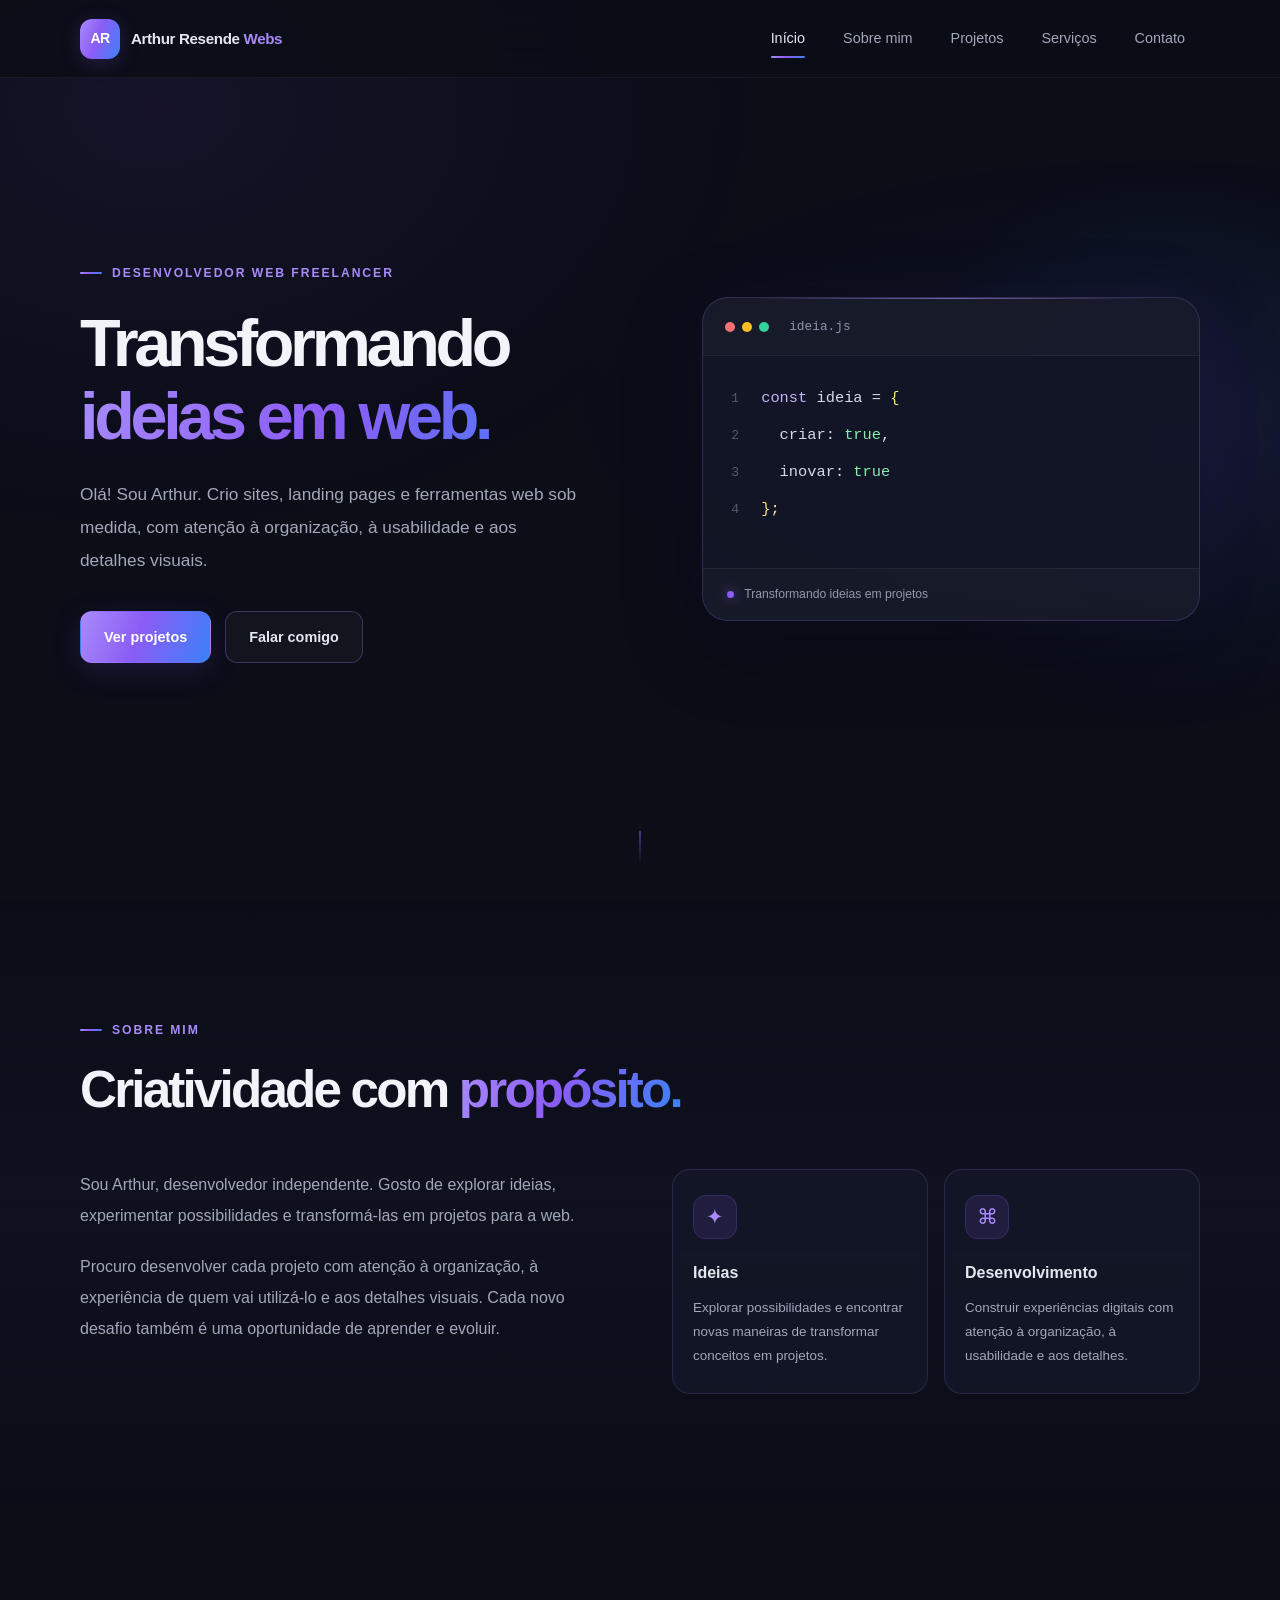
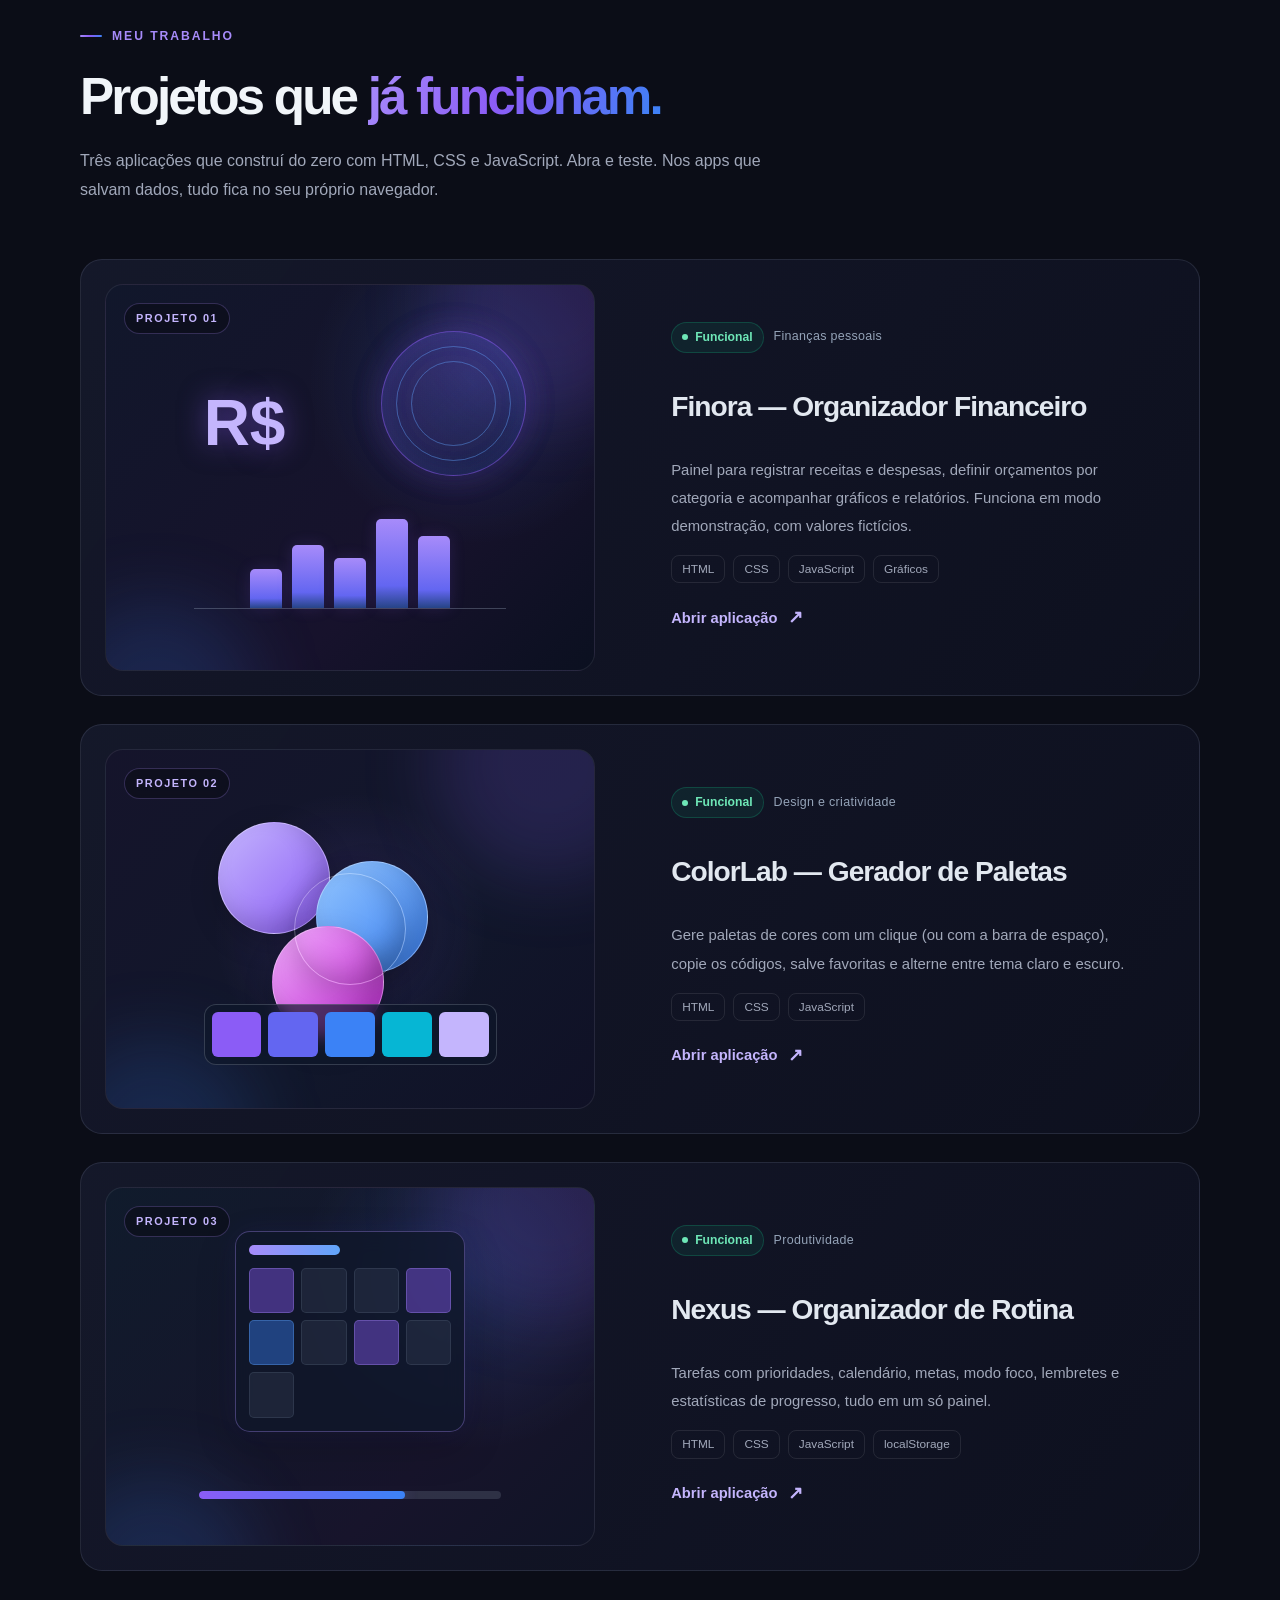
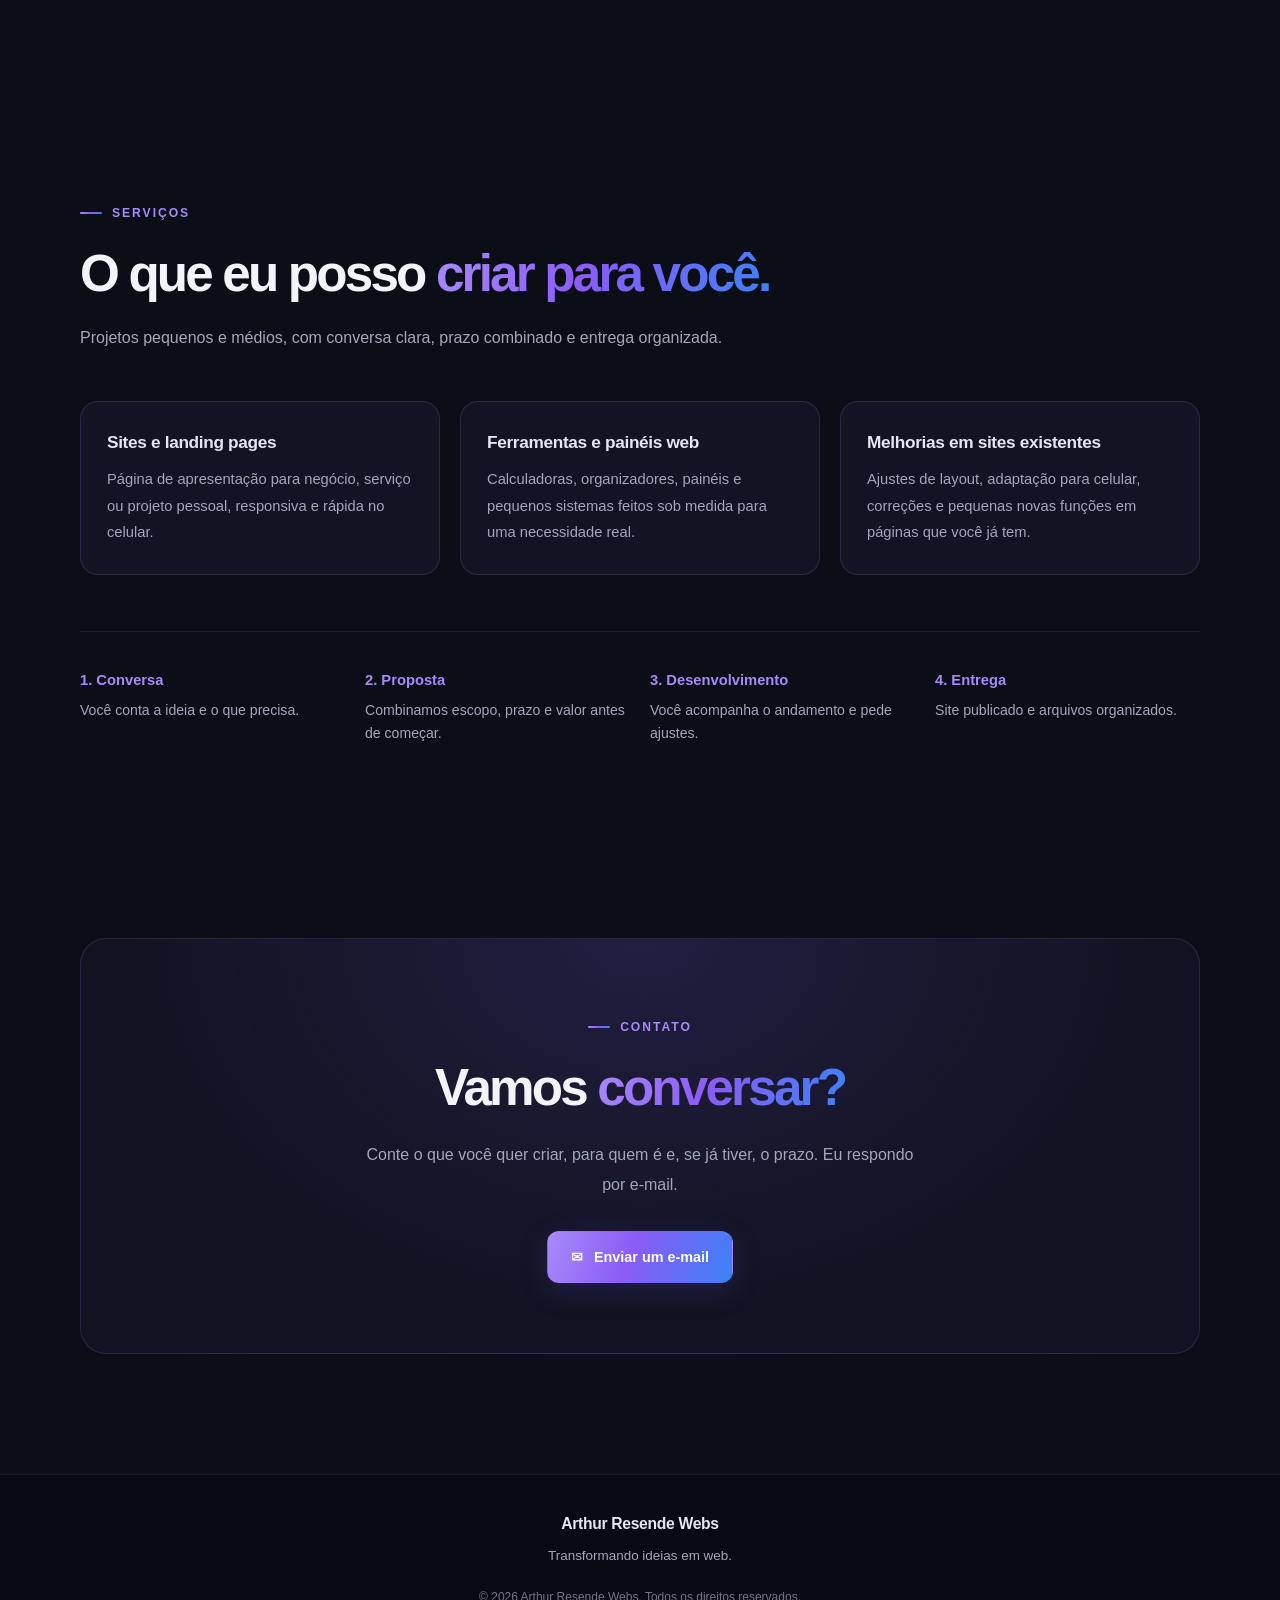
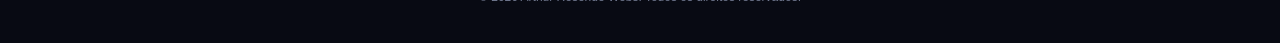
==== commit 25646774: "Ajusta texto da seção de projetos" ====
--- a/index.html
+++ b/index.html
@@ -210,8 +210,8 @@
 
                     <p>
                         Três aplicações que construí do zero com HTML, CSS e
-                        JavaScript. Abra e teste: os dados ficam salvos no seu
-                        próprio navegador.
+                        JavaScript. Abra e teste. Nos apps que salvam dados,
+                        tudo fica no seu próprio navegador.
                     </p>
                 </div>
 
